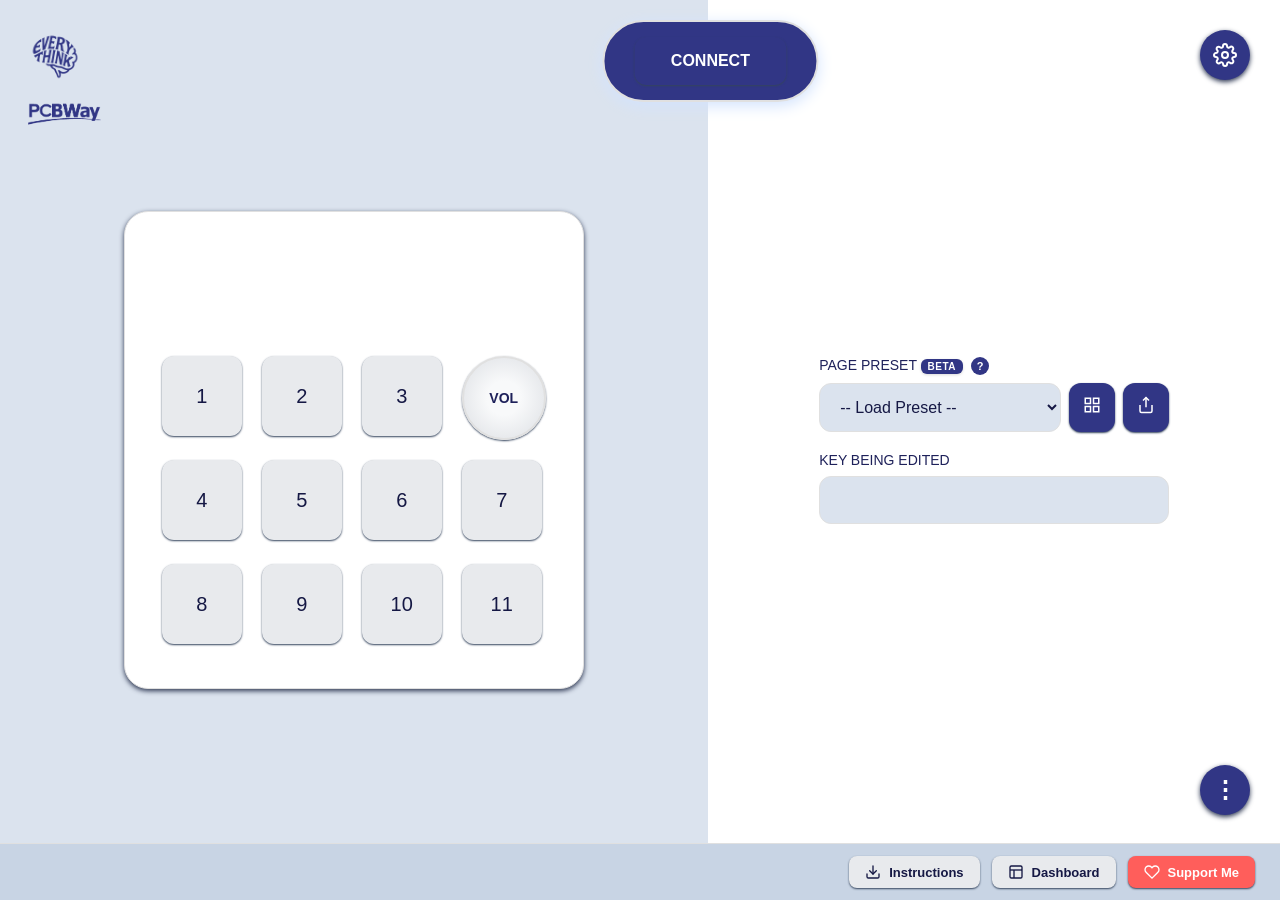
==== index.html @ 147b07bb "Update index.html" ====
<!DOCTYPE html>
<html lang="en">
    <head>
        <meta charset="UTF-8">
        <meta name="viewport" content="width=device-width, initial-scale=1.0">
        <title>FluxPad Configurator</title>
        <link rel="icon" type="image/png" href="logo fluxpad.png">
        <link rel="stylesheet" href="style nuovo.css">
    </head>

    <body id="app-body">
        <div id="banner">
            <button class="primary-button" style="width: auto; padding: 15px 36px;" onclick="connectSerial()">CONNECT</button>
        </div>
        
        <div class="main-container">
            <!-- LEFT PANEL: HARDWARE DEVICE PREVIEW -->
            <div class="left-panel">
                
                <!-- BRANDING LOGOS CONTAINER (Dynamic Color via CSS Masks) -->
                <div class="top-left-branding">
                    <a href="https://www.kickstarter.com/projects/everythink/fluxpad-ultra-affordable-mechanical-macro-pad" target="_blank" class="brand-link" title="Back FluxPad on Kickstarter">
                        <div class="brand-logo dynamic-logo" style="-webkit-mask-image: url('logo_everythink.png'); mask-image: url('logo_everythink.png');"></div>
                    </a>
                    <a href="https://pcbway.com/g/9bH4DF" target="_blank" class="sponsor-link" title="Sponsored by PCBWay">
                        <div class="sponsor-logo dynamic-logo" style="-webkit-mask-image: url('pcbway_logo.png'); mask-image: url('pcbway_logo.png');"></div>
                    </a>
                </div>

                <div class="hardware-wrapper">
                    <!-- DYNAMIC BLUETOOTH MODULE ADD-ON -->
                    <div id="bt-module" class="bt-module">
                        <svg width="20" height="20" viewBox="0 0 24 24" fill="none" stroke="currentColor" stroke-width="2.5" stroke-linecap="round" stroke-linejoin="round"><path d="M6.5 6.5l11 11L12 23V1l5.5 5.5-11 11"/></svg>
                        <span>BLE Module</span>
                    </div>

                    <!-- MAIN DEVICE -->
                    <div class="device">
                        <div class="grid" id="grid">
                            <div></div><div></div><div></div><div></div>

                            <button class="key" onclick="selectKey(0, this)">1</button>
                            <button class="key" onclick="selectKey(1, this)">2</button>
                            <button class="key" onclick="selectKey(2, this)">3</button>
                            <div class="knob" id="knob-btn" onclick="selectKey(11, this)">VOL</div>

                            <button class="key" onclick="selectKey(3, this)">4</button>
                            <button class="key" onclick="selectKey(4, this)">5</button>
                            <button class="key" onclick="selectKey(5, this)">6</button>
                            <button class="key" onclick="selectKey(6, this)">7</button>

                            <button class="key" onclick="selectKey(7, this)">8</button>
                            <button class="key" onclick="selectKey(8, this)">9</button>
                            <button class="key" onclick="selectKey(9, this)">10</button>
                            <button class="key" onclick="selectKey(10, this)">11</button>
                        </div>
                        
                        <div class="pagination" id="pagination-dots" style="display: none;">
                            <span class="dot active" onclick="setPage(0)"></span>
                            <span class="dot" onclick="setPage(1)"></span>
                            <span class="dot" onclick="setPage(2)"></span>
                            <span class="dot" onclick="setPage(3)"></span>
                            <span class="dot" onclick="setPage(4)"></span>
                            <span class="dot" onclick="setPage(5)"></span>
                            <span class="dot" onclick="setPage(6)"></span>
                            <span class="dot" onclick="setPage(7)"></span>
                            <span class="dot" onclick="setPage(8)"></span>
                        </div>
                    </div>
                </div>
            </div>

            <!-- RIGHT PANEL: CONTROLS & SETTINGS -->
            <div class="right-panel">

                <!-- TOP GEAR: Global Settings -->
                <div class="settings-fab top-fab" onclick="toggleTopMenu()">
                    <svg width="24" height="24" viewBox="0 0 24 24" fill="none" stroke="currentColor" stroke-width="2" stroke-linecap="round" stroke-linejoin="round"><circle cx="12" cy="12" r="3"></circle><path d="M19.4 15a1.65 1.65 0 0 0 .33 1.82l.06.06a2 2 0 0 1 0 2.83 2 2 0 0 1-2.83 0l-.06-.06a1.65 1.65 0 0 0-1.82-.33 1.65 1.65 0 0 0-1 1.51V21a2 2 0 0 1-2 2 2 2 0 0 1-2-2v-.09A1.65 1.65 0 0 0 9 19.4a1.65 1.65 0 0 0-1.82.33l-.06.06a2 2 0 0 1-2.83 0 2 2 0 0 1 0-2.83l.06-.06a1.65 1.65 0 0 0 .33-1.82 1.65 1.65 0 0 0-1.51-1H3a2 2 0 0 1-2-2 2 2 0 0 1 2-2h.09A1.65 1.65 0 0 0 4.6 9a1.65 1.65 0 0 0-.33-1.82l-.06-.06a2 2 0 0 1 0-2.83 2 2 0 0 1 2.83 0l.06.06a1.65 1.65 0 0 0 1.82.33H9a1.65 1.65 0 0 0 1-1.51V3a2 2 0 0 1 2-2 2 2 0 0 1 2 2v.09a1.65 1.65 0 0 0 1 1.51 1.65 1.65 0 0 0 1.82-.33l.06-.06a2 2 0 0 1 2.83 0 2 2 0 0 1 0 2.83l-.06.06a1.65 1.65 0 0 0-.33 1.82V9a1.65 1.65 0 0 0 1.51 1H21a2 2 0 0 1 2 2 2 2 0 0 1-2 2h-.09a1.65 1.65 0 0 0-1.51 1z"></path></svg>
                </div>
                
                <div id="top-settings-panel" class="settings-panel top-panel">
                    <div class="slider-control" style="padding: 0 15px;">
                        <div class="label-with-help" style="margin-bottom: 5px;">
                            <label style="margin:0;">Debounce Time <span id="debounce-val">10ms</span></label>
                            <span class="help-tooltip" data-tooltip="Switch debounce time. Increase this value if you notice accidental double clicks when pressing a key once.">?</span>
                        </div>
                        <input type="range" id="global-debounce" min="1" max="20" step="1" value="10" onchange="updateGlobalSettings()" oninput="document.getElementById('debounce-val').innerText = this.value + 'ms'">
                    </div>
                    <div class="slider-control" style="padding: 0 15px; margin-bottom: 5px; margin-top: 15px;">
                        <div class="label-with-help" style="margin-bottom: 5px;">
                            <label style="margin:0;">Encoder Multiplier <span id="enc-mult-val">x1</span></label>
                            <span class="help-tooltip" data-tooltip="Multiplies encoder steps. E.g., setting it to x5 sends 5 Volume or Scroll commands per single physical click of the knob.">?</span>
                        </div>
                        <input type="range" id="global-enc-mult" min="1" max="10" step="1" value="1" onchange="updateGlobalSettings()" oninput="document.getElementById('enc-mult-val').innerText = 'x' + this.value">
                    </div>
                </div>

                <!-- BOTTOM 3-DOTS: Device Features -->
                <div class="settings-fab" onclick="toggleBottomMenu()">&#8942;</div>

                <div id="bottom-settings-panel" class="settings-panel">
                    <!-- Switch Lock / Stealth Mode -->
                    <div class="feature-header" style="margin-bottom: 0; padding: 10px 15px; width: 100%;">
                        <div class="label-with-help">
                            <span class="toggle-label">Lock / Stealth Mode</span>
                            <span class="help-tooltip" data-tooltip="When enabled, you can hold Key 1 (Top-Left) and Key 11 (Bottom-Right) together for 2 seconds to temporarily lock the pad.">?</span>
                        </div>
                        <label class="switch">
                            <input type="checkbox" id="lock-toggle" onchange="toggleLockMode()" checked>
                            <span class="slider round"></span>
                        </label>
                    </div>

                    <!-- Switch Multi-Page -->
                    <div class="feature-header" style="margin-bottom: 0; padding: 10px 15px; width: 100%;">
                        <div class="label-with-help">
                            <span class="toggle-label">Enable Multi-Page</span>
                            <span class="help-tooltip" data-tooltip="Divides the device into 9 different virtual pages. You can change the active page by pressing and holding the knob while rotating it.">?</span>
                        </div>
                        <label class="switch">
                            <input type="checkbox" id="feature-toggle" onchange="toggleFeature()">
                            <span class="slider round"></span>
                        </label>
                    </div>
                    
                    <!-- Switch Auto-Repeat -->
                    <div class="feature-header" style="margin-bottom: 0; padding: 10px 15px; width: 100%;">
                        <div class="label-with-help">
                            <span class="toggle-label">Auto-Repeat</span>
                            <span class="help-tooltip" data-tooltip="Press Key 1 three times consecutively to arm. The next pressed key will be repeated infinitely until you press any key again.">?</span>
                        </div>
                        <label class="switch">
                            <input type="checkbox" id="autorepeat-toggle" onchange="toggleAutoRepeat()">
                            <span class="slider round"></span>
                        </label>
                    </div>

                    <div id="autorepeat-configs" style="display: none; flex-direction: column; gap: 15px; padding: 5px 15px;">
                        <div class="slider-control">
                            <label>Auto-R. Delay <span id="ar-delay-val">500ms</span></label>
                            <input type="range" id="ar-delay" min="100" max="2000" step="50" value="500" oninput="updateAutoRepeatConfig()">
                        </div>
                        <div class="slider-control">
                            <label>Auto-R. Speed <span id="ar-speed-val">50ms</span></label>
                            <input type="range" id="ar-speed" min="10" max="500" step="10" value="50" oninput="updateAutoRepeatConfig()">
                        </div>
                    </div>

                    <hr style="width: 100%; border: 0; border-top: 1px solid var(--border-color); margin: 5px 0;">

                    <!-- Switch Jiggler -->
                    <div class="feature-header" style="margin-bottom: 0; padding: 10px 15px; width: 100%;">
                        <div class="label-with-help">
                            <span class="toggle-label">Anti-Sleep Jiggler</span>
                            <span class="help-tooltip" data-tooltip="Sends an invisible mouse movement at set intervals to prevent your PC from sleeping or showing an 'Away' status.">?</span>
                        </div>
                        <label class="switch">
                            <input type="checkbox" id="jiggler-toggle" onchange="toggleJiggler()">
                            <span class="slider round"></span>
                        </label>
                    </div>

                    <div id="jiggler-configs" style="display: none; flex-direction: column; gap: 15px; padding: 5px 15px;">
                        <div class="slider-control">
                            <label>Jiggle Interval <span id="jiggler-val">5 min</span></label>
                            <input type="range" id="jiggler-interval" min="1" max="15" step="1" value="5" onchange="updateJigglerConfig()" oninput="document.getElementById('jiggler-val').innerText = this.value + ' min'">
                        </div>
                    </div>
                </div>

                <!-- PRESET SELECTOR & SHARE BUTTON -->
                <div class="controls-group" id="preset-group">
                    <div class="label-with-help">
                        <label style="margin:0;">PAGE PRESET <span class="beta-badge">BETA</span></label>
                        <span class="help-tooltip" data-tooltip="Load pre-configured shortcut maps or share your layout with the community.">?</span>
                    </div>
                    <div style="display: flex; gap: 8px; margin-top: 8px;">
                        <select id="preset-select" onchange="onPresetSelected(this.value)" style="flex: 1;">
                            <option value="">-- Load Preset --</option>
                        </select>
                        <button class="primary-button" style="width: auto; padding: 0 14px;" onclick="openCommunityModal()" title="Explore Presets">
                            <svg width="18" height="18" viewBox="0 0 24 24" fill="none" stroke="currentColor" stroke-width="2"><rect x="3" y="3" width="7" height="7"></rect><rect x="14" y="3" width="7" height="7"></rect><rect x="14" y="14" width="7" height="7"></rect><rect x="3" y="14" width="7" height="7"></rect></svg>
                        </button>
                        <button class="primary-button" style="width: auto; padding: 0 14px;" onclick="openShareModal()" title="Share Current Layout">
                            <svg width="18" height="18" viewBox="0 0 24 24" fill="none" stroke="currentColor" stroke-width="2"><path d="M4 12v8a2 2 0 0 0 2 2h12a2 2 0 0 0 2-2v-8"></path><polyline points="16 6 12 2 8 6"></polyline><line x1="12" y1="2" x2="12" y2="15"></line></svg>
                        </button>
                    </div>
                </div>

                <!-- Page Color Picker -->
                <div class="controls-group" id="color-picker-group" style="display: none;">
                    <label>PAGE LED COLOR</label>
                    <input type="color" id="page-color" value="#3B82F6" onchange="savePageColor()">
                </div>

                <!-- Key Being Edited -->
                <div class="controls-group">
                    <label>KEY BEING EDITED</label>
                    <input type="text" id="display-selected-key" style="text-align: center; font-weight: bold; color: var(--primary-blue);" readonly>
                </div>

                <!-- KEY ACTION CONFIGURATION WRAPPER -->
                <div id="action-settings-container" style="display: none; position: relative; width: 100%; max-width: 350px;">
                    
                    <div style="display: flex; justify-content: space-between; align-items: center; margin-bottom: 12px; padding-bottom: 8px; border-bottom: 1px solid var(--border-color);">
                        <label style="margin:0; color: var(--primary-blue); font-weight: bold;">KEY CONFIGURATION</label>
                        <div class="mini-settings-fab" onclick="toggleKeySettings()">
                            <svg width="18" height="18" viewBox="0 0 24 24" fill="none" stroke="currentColor" stroke-width="2" stroke-linecap="round" stroke-linejoin="round"><circle cx="12" cy="12" r="3"></circle><path d="M19.4 15a1.65 1.65 0 0 0 .33 1.82l.06.06a2 2 0 0 1 0 2.83 2 2 0 0 1-2.83 0l-.06-.06a1.65 1.65 0 0 0-1.82-.33 1.65 1.65 0 0 0-1 1.51V21a2 2 0 0 1-2 2 2 2 0 0 1-2-2v-.09A1.65 1.65 0 0 0 9 19.4a1.65 1.65 0 0 0-1.82.33l-.06.06a2 2 0 0 1-2.83 0 2 2 0 0 1 0-2.83l.06-.06a1.65 1.65 0 0 0 .33-1.82 1.65 1.65 0 0 0-1.51-1H3a2 2 0 0 1-2-2 2 2 0 0 1 2-2h.09A1.65 1.65 0 0 0 4.6 9a1.65 1.65 0 0 0-.33-1.82l-.06-.06a2 2 0 0 1 0-2.83 2 2 0 0 1 2.83 0l.06.06a1.65 1.65 0 0 0 1.82.33H9a1.65 1.65 0 0 0 1-1.51V3a2 2 0 0 1 2-2 2 2 0 0 1 2 2v.09a1.65 1.65 0 0 0 1 1.51 1.65 1.65 0 0 0 1.82-.33l.06-.06a2 2 0 0 1 2.83 0 2 2 0 0 1 0 2.83l-.06.06a1.65 1.65 0 0 0-.33 1.82V9a1.65 1.65 0 0 0 1.51 1H21a2 2 0 0 1 2 2 2 2 0 0 1-2 2h-.09a1.65 1.65 0 0 0-1.51 1z"></path></svg>
                        </div>
                    </div>

                    <!-- MINIPANEL (Key Mode Selection) -->
                    <div id="key-settings-panel" class="settings-panel mini-panel" style="display: none;">
                        <div style="background: var(--button-background); padding: 15px; border-radius: 12px; border: 1px solid var(--border-color);">
                            <div class="controls-group" style="margin-bottom: 0; width: 100%;">
                                <div class="label-with-help">
                                    <label style="margin:0;">KEY MODE</label>
                                    <span class="help-tooltip" data-tooltip="Choose the behavior of the key.">?</span>
                                </div>
                                <select id="key-mode" onchange="switchKeyMode()" style="margin-top: 8px;">
                                    <option value="0">Standard (Single Action)</option>
                                    <option value="7">Text String (Insert Full Text)</option>
                                    <option value="1">Tap-Dance (1 Click, 2 Clicks, Hold)</option>
                                    <option value="2">Burst / Rapid Fire</option>
                                    <option value="3">Axis Swap: Vertical Scroll</option>
                                    <option value="4">Axis Swap: Horizontal Scroll</option>
                                    <option value="5">Toggle Numpad</option>
                                    <option value="6">TOTP (2FA Code Generator via ESP32)</option>
                                    <option value="8">Mouse Left Click</option>
                                    <option value="9">Mouse Right Click</option>
                                </select>
                            </div>
                        </div>
                    </div>

                    <!-- PANELS 0, 2 & 7: STANDARD / BURST / TEXT -->
                    <div id="panel-standard" style="display: none; width: 100%;">
                        <div class="controls-group" id="shortcut-group">
                            <label>BASE SHORTCUT</label>
                            <input type="text" id="input-shortcut" class="capture-shortcut" readonly placeholder="Press a combination...">
                        </div>
                        <div class="controls-group" id="string-group" style="display: none;">
                            <label>TEXT TO INSERT</label>
                            <input type="text" id="input-string" placeholder="Type text here...">
                        </div>
                    </div>

                    <!-- PANEL BURST PARAMS -->
                    <div id="panel-burst-params" style="display: none; width: 100%;">
                        <div style="display: flex; gap: 15px; margin-bottom: 20px;">
                            <div class="slider-control" style="flex: 1;">
                                <label>Shots</label>
                                <input type="number" id="burst-count" min="2" max="50" value="5" style="padding: 10px; width: 100%;">
                            </div>
                            <div class="slider-control" style="flex: 1;">
                                <label>Delay (ms)</label>
                                <input type="number" id="burst-speed" min="10" max="500" value="50" style="padding: 10px; width: 100%;">
                            </div>
                        </div>
                    </div>

                    <!-- PANEL 1: TAP-DANCE -->
                    <div id="panel-tapdance" style="display: none; width: 100%;">
                        <p style="font-size: 12px; color: var(--secondary-text); margin-top: 0;">Click inside the field and press the keys to record.</p>
                        <div class="controls-group" style="margin-bottom: 15px;">
                            <label>1 CLICK SHORTCUT</label>
                            <input type="text" id="td-single" class="capture-shortcut" readonly placeholder="Single Click...">
                        </div>
                        <div class="controls-group" style="margin-bottom: 15px;">
                            <label>2 CLICKS SHORTCUT</label>
                            <input type="text" id="td-double" class="capture-shortcut" readonly placeholder="Double Click...">
                        </div>
                        <div class="controls-group" style="margin-bottom: 20px;">
                            <label>HOLD SHORTCUT</label>
                            <input type="text" id="td-hold" class="capture-shortcut" readonly placeholder="Long Press...">
                        </div>
                    </div>

                    <!-- PANEL 3/4: SWAP AXIS INFO -->
                    <div id="panel-axis" style="display: none; width: 100%; margin-bottom: 20px;">
                        <div style="padding: 15px; background: var(--panels-background); border-radius: 12px; font-size: 13px; color: var(--secondary-text); border: 1px solid var(--border-color); line-height: 1.4;">
                            <strong>Info:</strong> While holding this physical key, the encoder knob will act as a mouse scroll wheel.
                        </div>
                    </div>

                    <!-- PANEL 5: NUMPAD INFO -->
                    <div id="panel-numpad" style="display: none; width: 100%; margin-bottom: 20px;">
                        <div style="padding: 15px; background: var(--panels-background); border-radius: 12px; font-size: 13px; color: var(--secondary-text); border: 1px solid var(--border-color); line-height: 1.4;">
                            <strong>Info:</strong> Pressing this key activates a standard Numpad mode. The Numpad remains active until you press the <i>Exit</i> key to return to normal.<br><br>
                            <strong>Key Layout Mapping:</strong>
                            <div style="display: grid; grid-template-columns: repeat(4, 1fr); gap: 6px; margin-top: 10px; text-align: center; font-weight: bold; color: var(--text-color);">
                                <div style="background: var(--button-background); padding: 8px; border-radius: 6px; box-shadow: var(--light-shadow);">7</div>
                                <div style="background: var(--button-background); padding: 8px; border-radius: 6px; box-shadow: var(--light-shadow);">8</div>
                                <div style="background: var(--button-background); padding: 8px; border-radius: 6px; box-shadow: var(--light-shadow);">9</div>
                                <div style="background: transparent;"></div>
                                <div style="background: var(--button-background); padding: 8px; border-radius: 6px; box-shadow: var(--light-shadow);">4</div>
                                <div style="background: var(--button-background); padding: 8px; border-radius: 6px; box-shadow: var(--light-shadow);">5</div>
                                <div style="background: var(--button-background); padding: 8px; border-radius: 6px; box-shadow: var(--light-shadow);">6</div>
                                <div style="background: #e57373; color: white; padding: 8px; border-radius: 6px; box-shadow: var(--light-shadow); font-size: 12px; display: flex; align-items: center; justify-content: center;" title="Exit Numpad Mode">Exit</div>
                                <div style="background: var(--button-background); padding: 8px; border-radius: 6px; box-shadow: var(--light-shadow);">1</div>
                                <div style="background: var(--button-background); padding: 8px; border-radius: 6px; box-shadow: var(--light-shadow);">2</div>
                                <div style="background: var(--button-background); padding: 8px; border-radius: 6px; box-shadow: var(--light-shadow);">3</div>
                                <div style="background: var(--button-background); padding: 8px; border-radius: 6px; box-shadow: var(--light-shadow);">0</div>
                            </div>
                        </div>
                    </div>

                    <!-- PANEL 6: TOTP -->
                    <div id="panel-totp" style="display: none; width: 100%; margin-bottom: 20px;">
                        <div style="padding: 15px; background: rgba(49, 54, 133, 0.1); border-radius: 12px; font-size: 13px; color: var(--secondary-text); border: 1px solid var(--primary-blue); line-height: 1.4; margin-bottom: 15px;">
                            <strong>Note:</strong> Generating TOTP codes requires the FluxPad Bluetooth Add-on (ESP32) connected to the device.
                        </div>
                        <div class="controls-group">
                            <label>2FA SECRET KEY (Base32)</label>
                            <input type="text" id="input-totp" placeholder="e.g. JBSWY3DPEHPK3PXP">
                        </div>
                    </div>

                </div>

                <div class="controls-group" id="save-btn-group" style="display: none; margin-top: 20px;">
                    <button class="primary-button" id="button-save" onclick="saveToDevice()">APPLY TO KEY</button>
                </div>
            </div>
        </div>

        <!-- SHARE PRESET MODAL -->
        <div id="share-modal" class="modal-overlay" style="display: none;">
            <div class="modal-card">
                <div style="display:flex; justify-content:space-between; align-items:center; margin-bottom:12px;">
                    <h3 style="margin:0; color:var(--primary-blue);">Share Preset <span class="beta-badge">BETA</span></h3>
                    <span style="cursor:pointer; font-size:22px; font-weight:bold; color:var(--secondary-text);" onclick="closeShareModal()">&times;</span>
                </div>
                <p style="font-size:13px; color:var(--secondary-text); margin-top:0;">Publish your shortcut layout anonymously to the community feed.</p>
                
                <div class="controls-group" style="margin-bottom: 12px; width:100%;">
                    <label>PRESET NAME</label>
                    <input type="text" id="share-title" placeholder="e.g. Fortnite Battle Macros or Figma Workflow">
                </div>
                <div class="controls-group" style="margin-bottom: 12px; width:100%;">
                    <label>SOFTWARE / CATEGORY</label>
                    <input type="text" id="share-category" placeholder="e.g. Gaming, Video Editing, 3D, Office">
                </div>
                <div class="controls-group" style="margin-bottom: 15px; width:100%;">
                    <label>SCOPE</label>
                    <select id="share-scope">
                        <option value="current">Current Active Page Only</option>
                        <option value="all">All 9 Multi-Pages (Creates 1 post per page)</option>
                    </select>
                </div>

                <button class="primary-button" onclick="submitSharePreset()">PUBLISH TO COMMUNITY</button>
            </div>
        </div>

        <!-- COMMUNITY FEED MODAL -->
        <div id="community-modal" class="modal-overlay" style="display: none;">
            <div class="modal-card feed-modal-card">
                <div style="display:flex; justify-content:space-between; align-items:center; margin-bottom:15px;">
                    <div>
                        <h3 style="margin:0; color:var(--primary-blue);">Community Preset Feed <span class="beta-badge">BETA</span></h3>
                        <span style="font-size:12px; color:var(--secondary-text);">Explore community creations, like layouts, and copy or apply codes directly.</span>
                    </div>
                    <span style="cursor:pointer; font-size:24px; font-weight:bold; color:var(--secondary-text);" onclick="closeCommunityModal()">&times;</span>
                </div>

                <div style="display: flex; gap: 10px; margin-bottom: 15px;">
                    <input type="text" id="feed-search" placeholder="Search presets (e.g. Discord, Spotify, Gaming)..." oninput="filterCommunityFeed(this.value)" style="flex: 2;">
                    <input type="text" id="direct-code-input" placeholder="Paste Code (e.g. FP-DSC-MUTE)" style="flex: 1; text-transform: uppercase;">
                    <button class="primary-button" style="width: auto; padding: 0 18px;" onclick="importDirectCode()">IMPORT</button>
                </div>

                <div id="community-feed-grid" class="feed-grid"></div>
            </div>
        </div>

        <!-- FOOTER BAR -->
        <footer class="app-footer">
            <div class="footer-left"></div>

            <div class="footer-right">
                <!-- INSTRUCTIONS BUTTON -->
                <a href="fluxpad_instructions.pdf" download="fluxpad_instructions.pdf" class="feedback-btn" style="background-color: var(--button-background); color: var(--text-color);" title="Download Manual">
                    <svg width="16" height="16" viewBox="0 0 24 24" fill="none" stroke="currentColor" stroke-width="2" stroke-linecap="round" stroke-linejoin="round"><path d="M21 15v4a2 2 0 0 1-2 2H5a2 2 0 0 1-2-2v-4"></path><polyline points="7 10 12 15 17 10"></polyline><line x1="12" y1="15" x2="12" y2="3"></line></svg>
                    Instructions
                </a>
                
                <a href="dashboard.html" class="feedback-btn" style="background-color: var(--button-background); color: var(--text-color);">
                     <svg width="16" height="16" viewBox="0 0 24 24" fill="none" stroke="currentColor" stroke-width="2"><rect x="3" y="3" width="18" height="18" rx="2" ry="2"></rect><line x1="3" y1="9" x2="21" y2="9"></line><line x1="9" y1="21" x2="9" y2="9"></line></svg>
                     Dashboard
                </a>
                <a href="https://ko-fi.com/iltuolink" target="_blank" class="feedback-btn support-btn">
                    <svg width="16" height="16" viewBox="0 0 24 24" fill="none" stroke="currentColor" stroke-width="2"><path d="M20.84 4.61a5.5 5.5 0 0 0-7.78 0L12 5.67l-1.06-1.06a5.5 5.5 0 0 0-7.78 7.78l1.06 1.06L12 21.23l7.78-7.78 1.06-1.06a5.5 5.5 0 0 0 0-7.78z"></path></svg>
                    Support Me
                </a>
            </div>
        </footer>

        <script src="app.js"></script>
    </body>
</html>
---- style nuovo.css ----
:root {
    --main-background: #ffffff;
    --panels-background: #dbe3ee;
    --text-color: #151844;
    --secondary-text: #1e215a;
    --primary-blue: #313685;
    --hover-blue: #1c2055;
    --light-blue: #d3e3fd;
    --button-background: #e8eaed;
    --light-shadow: 0 1px 2px #34445d;
    --strong-shadow: 0 2px 5px #2e3853;
    --rounded-border: 12px;
    --border-color: #e0e0e0;
    --knob-gradient: radial-gradient(circle, #f8f9fa 30%, #e8eaed 70%);
}

body {
    font-family: Helvetica, Arial, sans-serif;
    background-color: var(--main-background);
    color: var(--text-color);
    margin: 0;
    display: flex;
    height: 100vh;
}

.main-container { 
    display: flex;
    width: 100%;
}

.left-panel {
    flex: 6;
    display: flex;
    flex-direction: column;
    justify-content: center;
    align-items: center;
    /* DYNAMIC GRADIENT BASED ON JS VARIABLE */
    background: var(--panel-bg-gradient, var(--panels-background));
    border-right: 1px solid var(--panels-background);
    position: relative;
    transition: background 0.4s ease;
}

/* --------- DYNAMIC LOGOS (MASK IMAGE TECHNIQUE) --------- */
.top-left-branding {
    position: absolute;
    top: 25px;
    left: 25px;
    display: flex;
    flex-direction: column;
    gap: 15px;
    align-items: flex-start;
    z-index: 10;
}

.brand-link, .sponsor-link {
    display: block;
    cursor: pointer;
}

.dynamic-logo {
    background-color: var(--primary-blue);
    -webkit-mask-size: contain;
    -webkit-mask-repeat: no-repeat;
    -webkit-mask-position: left center;
    mask-size: contain;
    mask-repeat: no-repeat;
    mask-position: left center;
    transition: background-color 0.4s ease, transform 0.2s ease;
}

.brand-logo { width: 120px; height: 60px; }
.sponsor-logo { width: 100px; height: 26px; }

.brand-link:hover .dynamic-logo, .sponsor-link:hover .dynamic-logo {
    transform: scale(1.03);
}

/* --------- BLUETOOTH MODULE ADD-ON --------- */
.hardware-wrapper {
    display: flex;
    flex-direction: column;
    align-items: center;
    gap: 8px; /* Gap piccolissimo per simulare l'attacco meccanico */
    width: 100%;
    max-width: 460px; /* Stessa larghezza fissa del dispositivo sotto */
}

.bt-module {
    width: 100%;
    height: 75px; 
    background-color: var(--main-background);
    border-radius: 24px;
    box-shadow: var(--strong-shadow);
    border: 1px solid var(--border-color);
    display: none; /* Controllato da JS: block o flex quando attivo */
    justify-content: center;
    align-items: center;
    gap: 8px;
    color: var(--primary-blue);
    font-weight: 800;
    font-size: 14px;
    box-sizing: border-box;
    transition: background-color 0.4s ease, color 0.4s ease;
}

/* --------- MAIN DEVICE --------- */
.device {
    background-color: var(--main-background); 
    padding: 40px; 
    border-radius: 24px;
    box-shadow: var(--strong-shadow); 
    border: 1px solid var(--border-color);
    display: flex; 
    flex-direction: column; 
    align-items: center; 
    gap: 30px; 
    width: 100%;
    box-sizing: border-box;
}

.grid {
    display: grid; grid-template-columns: repeat(4, 1fr);
    grid-template-rows: repeat(4, 1fr); gap: 20px;
}

.key {
    width: 80px; height: 80px; background-color: var(--button-background);
    border: 2px solid transparent; border-radius: var(--rounded-border);
    color: var(--text-color); font-size: 20px; font-weight: 500; cursor: pointer;
    box-shadow: var(--light-shadow); transition: all 0.3s ease;
}

.key:hover { filter: brightness(1.05); transform: translateY(-2px); border-color: var(--primary-blue); }

.key.selected {
    background-color: var(--light-blue); border-color: var(--primary-blue);
    color: var(--primary-blue); font-weight: bold;
}

.knob {
    width: 80px; height: 80px; background: var(--knob-gradient);
    border-radius: 50%; border: 2px solid var(--border-color); display: flex;
    justify-content: center; align-items: center; color: var(--secondary-text);
    font-size: 14px; font-weight: bold; text-align: center; box-shadow: var(--light-shadow);
    cursor: pointer; transition: all 0.3s ease;
}

.knob:hover { transform: translateY(-2px); border-color: var(--primary-blue); }
.knob.selected {
    background: var(--light-blue); border-color: var(--primary-blue);
    color: var(--primary-blue);
}

.right-panel {
    flex: 4;
    background-color: var(--main-background);
    padding: 50px;
    display: flex;
    flex-direction: column;
    align-items: center;
    justify-content: center;
    position: relative; 
}

/* --------- FAB E IMPOSTAZIONI GLOBALI --------- */
.settings-fab {
    position: absolute;
    bottom: 85px;
    right: 30px;
    width: 50px;
    height: 50px;
    background-color: var(--primary-blue);
    color: #fff;
    border-radius: 50%;
    display: flex;
    justify-content: center;
    align-items: center;
    font-size: 24px;
    font-weight: bold;
    cursor: pointer;
    box-shadow: var(--strong-shadow);
    transition: all 0.3s ease;
    z-index: 1000;
}

.settings-panel {
    position: absolute;
    bottom: 145px;
    right: 30px;
    background-color: var(--panels-background);
    border: 1px solid var(--border-color);
    border-radius: 16px;
    padding: 15px 0 20px 0;
    box-shadow: var(--strong-shadow);
    display: none;
    flex-direction: column;
    gap: 15px;
    z-index: 999;
    width: 320px;
}

.settings-fab:hover { transform: scale(1.1); }

.top-fab {
    top: 30px;
    bottom: auto;
}

.top-panel {
    top: 90px;
    bottom: auto;
}

.slider-control {
    display: flex;
    flex-direction: column;
    gap: 5px;
    width: 100%;
}

.slider-control label {
    display: flex;
    justify-content: space-between;
    font-size: 12px;
    margin-bottom: 2px;
}

.slider-control input[type="range"] {
    width: 100%;
    accent-color: var(--primary-blue);
}

/* --------- MINI-GEAR --------- */
.mini-settings-fab {
    width: 32px;
    height: 32px;
    background-color: var(--panels-background);
    border: 1px solid var(--border-color);
    border-radius: 8px;
    display: flex;
    justify-content: center;
    align-items: center;
    cursor: pointer;
    box-shadow: var(--light-shadow);
    transition: all 0.3s ease;
    color: var(--primary-blue);
}

.mini-settings-fab:hover {
    border-color: var(--primary-blue);
    transform: scale(1.05);
}

.mini-panel {
    position: absolute;
    top: 45px;
    right: 0;
    left: auto;
    width: 100%;
    max-width: 350px;
    z-index: 1001;
    padding: 20px;
    box-sizing: border-box;
    background-color: var(--main-background);
    border: 1px solid var(--border-color);
    border-radius: 16px;
    box-shadow: 0 10px 30px rgba(0, 0, 0, 0.18);
}

/* --------- BETA BADGE (SOLID BLUE WITH WHITE TEXT) --------- */
.beta-badge {
    display: inline-block;
    background-color: var(--primary-blue);
    color: #ffffff !important;
    font-size: 10px;
    font-weight: 800;
    padding: 2px 7px;
    border-radius: 6px;
    letter-spacing: 0.5px;
    vertical-align: middle;
    box-shadow: 0 1px 3px rgba(0,0,0,0.15);
}

/* --------- TOOLTIP E OVERLAY --------- */
.label-with-help { display: flex; align-items: center; gap: 8px; }

.help-tooltip {
    display: inline-flex;
    align-items: center;
    justify-content: center;
    width: 18px;
    height: 18px;
    border-radius: 50%;
    background-color: var(--primary-blue);
    color: #ffffff;
    font-size: 11px;
    font-weight: bold;
    cursor: help;
    position: relative;
    transition: all 0.2s ease;
}

.help-tooltip:hover { transform: scale(1.15); }

.help-tooltip::after {
    content: attr(data-tooltip);
    position: absolute; bottom: 125%; left: 50%; transform: translateX(-50%);
    background-color: var(--text-color); color: var(--main-background);
    padding: 10px 14px; border-radius: 8px; font-size: 12px; font-weight: normal;
    white-space: normal; width: 230px; text-align: center;
    box-shadow: 0 4px 12px rgba(0,0,0,0.3); opacity: 0; pointer-events: none;
    transition: opacity 0.3s ease, transform 0.3s ease; z-index: 2000;
}

.help-tooltip:hover::after {
    opacity: 1; transform: translateX(-50%) translateY(-4px);
}

/* --------- INPUTS E MENU --------- */
.controls-group { width: 100%; max-width: 350px; margin-bottom: 20px; }

label { 
    display: block; margin-bottom: 8px; color: var(--secondary-text); 
    font-size: 14px; font-weight: 500; transition: color 0.4s;
}

input[type="text"], input[type="number"], select {
    width: 100%; padding: 14px 16px; background: var(--panels-background);
    border: 1px solid var(--border-color); border-radius: 12px; 
    color: var(--text-color); font-size: 16px; outline: none; 
    box-sizing: border-box; transition: all 0.3s;
}

input[type="text"]:focus, input[type="number"]:focus, select:focus { 
    border-color: var(--primary-blue); background: var(--main-background);
    box-shadow: 0 0 8px var(--light-blue);
}

.capture-shortcut { cursor: pointer; text-align: center; font-weight: bold;}
.capture-shortcut:focus { background-color: var(--light-blue) !important; color: var(--primary-blue); }

input[type="color"] {
    width: 100%; height: 50px; padding: 4px; background: var(--panels-background);
    border: 1px solid var(--border-color); border-radius: 12px; cursor: pointer; transition: all 0.3s;
}

.primary-button {
    padding: 16px; background: var(--primary-blue); color: #ffffff; 
    border: none; border-radius: 12px; font-size: 16px; font-weight: bold;
    box-shadow: var(--light-shadow); width: 100%; cursor: pointer; transition: all 0.3s;
}

.primary-button:hover { background: var(--hover-blue); transform: translateY(-2px); }
.primary-button:disabled { 
    background: var(--button-background); color: var(--secondary-text);
    cursor: not-allowed; box-shadow: none; transform: none;
}

#banner {
    position: absolute; top: 20px; left: 55.5%; transform: translateX(-50%);
    background: var(--primary-blue); padding: 15px 30px; border-radius: 50px;
    border: 2px solid var(--border-color); box-shadow: 0 4px 15px var(--light-blue);
    z-index: 100; display: flex; gap: 20px; align-items: center;
}

.feature-header {
    display: flex; justify-content: space-between; align-items: center; 
    width: 100%; padding: 15px 20px; background: var(--panels-background); 
    border-radius: 12px; border: 1px solid var(--border-color); box-sizing: border-box;
    box-shadow: var(--light-shadow);
}

.toggle-label { font-weight: bold; color: var(--text-color); }
.switch { position: relative; display: inline-block; width: 46px; height: 24px; }
.switch input { opacity: 0; width: 0; height: 0; }
.slider { position: absolute; cursor: pointer; top: 0; left: 0; right: 0; bottom: 0; background-color: #ccc; transition: .4s; border-radius: 24px; }
.slider:before { position: absolute; content: ""; height: 16px; width: 16px; left: 4px; bottom: 4px; background-color: white; transition: .4s; border-radius: 50%; }
input:checked + .slider { background-color: var(--primary-blue); box-shadow: 0 0 8px var(--light-blue); }
input:checked + .slider:before { transform: translateX(22px); }

.pagination { display: flex; justify-content: center; gap: 8px; margin-top: 20px; }
.dot { height: 8px; width: 8px; background-color: var(--secondary-text); border-radius: 50%; display: inline-block; transition: all 0.3s; cursor: pointer; }
.dot.active { width: 20px; background-color: var(--primary-blue); border-radius: 4px; }

#bottom-settings-panel {
    gap: 0;
    padding: 10px 0; 
}

#bottom-settings-panel .feature-header {
    border-radius: 0; 
    border: none;
    border-bottom: 1px solid var(--border-color);
    box-shadow: none; 
    background: transparent; 
}

#bottom-settings-panel .feature-header:last-of-type {
    border-bottom: none;
}

/* --------- FOOTER & BOTTOM ACTIONS --------- */
.app-footer {
    position: fixed;
    bottom: 0;
    left: 0;
    width: 100%;
    background-color: #c8d4e4;
    border-top: 1px solid var(--border-color);
    padding: 12px 25px;
    display: flex;
    justify-content: space-between;
    align-items: center;
    box-sizing: border-box;
    font-size: 13px;
    font-weight: 500;
    z-index: 1000;
}

.footer-left, .footer-right {
    display: flex;
    align-items: center;
    gap: 12px;
}

.feedback-btn {
    display: flex;
    align-items: center;
    gap: 8px;
    background-color: var(--primary-blue);
    color: #ffffff;
    text-decoration: none;
    padding: 8px 16px;
    border-radius: 8px;
    font-weight: bold;
    font-size: 13px;
    box-shadow: var(--light-shadow);
    border: none;
    cursor: pointer;
    transition: all 0.3s ease;
}

.feedback-btn:hover {
    filter: brightness(1.1);
    transform: translateY(-2px);
}

/* SUPPORT ME BUTTON - FORZATO ROSSO */
.support-btn {
    background-color: #FF5E5B !important;
    color: #ffffff !important;
}

/* --------- MODALS --------- */
.modal-overlay {
    position: fixed;
    top: 0; left: 0; width: 100%; height: 100%;
    background: rgba(18, 18, 24, 0.65);
    backdrop-filter: blur(4px);
    display: flex; justify-content: center; align-items: center;
    z-index: 9999;
}

.modal-card {
    background: var(--main-background);
    padding: 25px 30px;
    border-radius: 20px;
    width: 90%;
    max-width: 380px;
    border: 1px solid var(--border-color);
    box-shadow: var(--strong-shadow);
}

.feed-modal-card {
    max-width: 920px !important;
    width: 95% !important;
    height: 85vh;
    display: flex;
    flex-direction: column;
}

/* --------- COMMUNITY SOCIAL FEED GRID & CARDS --------- */
.feed-grid {
    display: grid;
    grid-template-columns: repeat(auto-fill, minmax(260px, 1fr));
    gap: 16px;
    overflow-y: auto;
    padding-right: 5px;
    margin-top: 10px;
    flex: 1;
}

.feed-card {
    background: var(--panels-background);
    border: 1px solid var(--border-color);
    border-radius: 16px;
    padding: 14px;
    display: flex;
    flex-direction: column;
    gap: 10px;
    transition: transform 0.2s, box-shadow 0.2s, border-color 0.2s;
}

.feed-card:hover {
    transform: translateY(-3px);
    box-shadow: var(--strong-shadow);
    border-color: var(--primary-blue);
}

.card-header {
    display: flex;
    justify-content: space-between;
    align-items: center;
}

.card-title {
    font-size: 14px;
    font-weight: bold;
    color: var(--text-color);
    white-space: nowrap;
    overflow: hidden;
    text-overflow: ellipsis;
    max-width: 170px;
}

.card-tag {
    font-size: 10px;
    background: var(--button-background);
    color: var(--secondary-text);
    padding: 3px 6px;
    border-radius: 6px;
    font-weight: 600;
}

/* MINI FLUXPAD PREVIEW */
.mini-keypad {
    background: var(--main-background);
    border-radius: 12px;
    padding: 8px;
    display: grid;
    grid-template-columns: repeat(4, 1fr);
    gap: 5px;
    border: 1px solid var(--border-color);
}

.mini-key {
    background: var(--button-background);
    border-radius: 4px;
    height: 32px;
    font-size: 9px;
    font-weight: bold;
    color: var(--text-color);
    display: flex;
    justify-content: center;
    align-items: center;
    overflow: hidden;
    text-align: center;
    border: 1px solid transparent;
}

.mini-knob {
    border-radius: 50%;
    font-size: 8px;
    border: 1px solid var(--border-color);
}

.card-footer {
    display: flex;
    gap: 8px;
    align-items: center;
    margin-top: auto;
}

.code-badge {
    background: var(--button-background);
    border: 1px solid var(--border-color);
    border-radius: 6px;
    padding: 6px 8px;
    font-family: monospace;
    font-size: 11px;
    font-weight: bold;
    color: var(--primary-blue);
    flex: 1;
    text-align: center;
    cursor: pointer;
}

.code-badge:hover { filter: brightness(0.95); }

.like-btn {
    display: flex;
    align-items: center;
    gap: 4px;
    background: var(--button-background);
    border: 1px solid var(--border-color);
    border-radius: 6px;
    padding: 6px 8px;
    font-size: 11px;
    font-weight: bold;
    color: var(--secondary-text);
    cursor: pointer;
    transition: all 0.2s;
}

.like-btn.liked {
    color: #e53935;
    background: rgba(229, 57, 53, 0.1);
    border-color: #e53935;
}
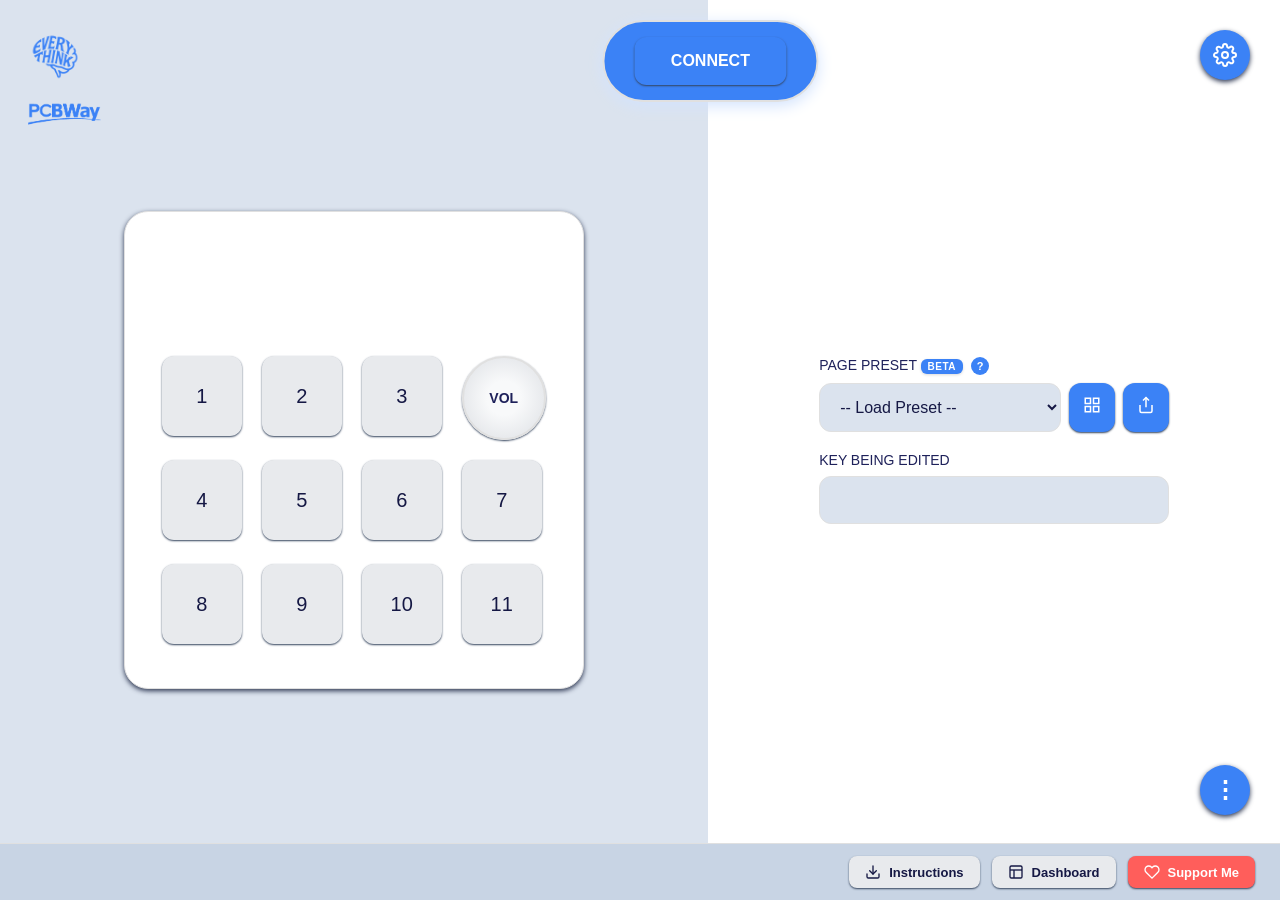
==== commit 7d46b747: "Update index.html" ====
--- a/index.html
+++ b/index.html
@@ -364,6 +364,15 @@
                     <span style="cursor:pointer; font-size:24px; font-weight:bold; color:var(--secondary-text);" onclick="closeCommunityModal()">&times;</span>
                 </div>
 
+                <!-- Da aggiungere nel blocco delle estensioni o modali -->
+<div class="extension-item">
+  <span>Integrazione Domotica (Home Assistant)</span>
+  <label class="switch">
+    <input type="checkbox" id="domotica-toggle">
+    <span class="slider round"></span>
+  </label>
+</div>
+
                 <div style="display: flex; gap: 10px; margin-bottom: 15px;">
                     <input type="text" id="feed-search" placeholder="Search presets (e.g. Discord, Spotify, Gaming)..." oninput="filterCommunityFeed(this.value)" style="flex: 2;">
                     <input type="text" id="direct-code-input" placeholder="Paste Code (e.g. FP-DSC-MUTE)" style="flex: 1; text-transform: uppercase;">
--- a/style nuovo.css
+++ b/style nuovo.css
@@ -3,7 +3,7 @@
     --panels-background: #dbe3ee;
     --text-color: #151844;
     --secondary-text: #1e215a;
-    --primary-blue: #313685;
+    --primary-blue: #3B82F6;
     --hover-blue: #1c2055;
     --light-blue: #d3e3fd;
     --button-background: #e8eaed;
@@ -81,9 +81,9 @@
     display: flex;
     flex-direction: column;
     align-items: center;
-    gap: 8px; /* Gap piccolissimo per simulare l'attacco meccanico */
-    width: 100%;
-    max-width: 460px; /* Stessa larghezza fissa del dispositivo sotto */
+    gap: 8px; /* Simulated physical connection gap */
+    width: 100%;
+    max-width: 460px; /* Same fixed width as the device below */
 }
 
 .bt-module {
@@ -93,7 +93,7 @@
     border-radius: 24px;
     box-shadow: var(--strong-shadow);
     border: 1px solid var(--border-color);
-    display: none; /* Controllato da JS: block o flex quando attivo */
+    display: none; /* Controlled by JS: flex when active */
     justify-content: center;
     align-items: center;
     gap: 8px;
@@ -161,6 +161,7 @@
     align-items: center;
     justify-content: center;
     position: relative; 
+    transition: background-color 0.4s;
 }
 
 /* --------- FAB E IMPOSTAZIONI GLOBALI --------- */
@@ -180,7 +181,7 @@
     font-weight: bold;
     cursor: pointer;
     box-shadow: var(--strong-shadow);
-    transition: all 0.3s ease;
+    transition: all 0.3s ease, background-color 0.4s;
     z-index: 1000;
 }
 
@@ -229,6 +230,7 @@
 .slider-control input[type="range"] {
     width: 100%;
     accent-color: var(--primary-blue);
+    transition: accent-color 0.4s;
 }
 
 /* --------- MINI-GEAR --------- */
@@ -268,7 +270,7 @@
     box-shadow: 0 10px 30px rgba(0, 0, 0, 0.18);
 }
 
-/* --------- BETA BADGE (SOLID BLUE WITH WHITE TEXT) --------- */
+/* --------- BETA BADGE (SOLID WHITE TEXT) --------- */
 .beta-badge {
     display: inline-block;
     background-color: var(--primary-blue);
@@ -280,6 +282,7 @@
     letter-spacing: 0.5px;
     vertical-align: middle;
     box-shadow: 0 1px 3px rgba(0,0,0,0.15);
+    transition: background-color 0.4s;
 }
 
 /* --------- TOOLTIP E OVERLAY --------- */
@@ -298,7 +301,7 @@
     font-weight: bold;
     cursor: help;
     position: relative;
-    transition: all 0.2s ease;
+    transition: all 0.4s ease;
 }
 
 .help-tooltip:hover { transform: scale(1.15); }
@@ -306,11 +309,12 @@
 .help-tooltip::after {
     content: attr(data-tooltip);
     position: absolute; bottom: 125%; left: 50%; transform: translateX(-50%);
-    background-color: var(--text-color); color: var(--main-background);
+    background-color: var(--primary-blue);
+    color: #ffffff;
     padding: 10px 14px; border-radius: 8px; font-size: 12px; font-weight: normal;
     white-space: normal; width: 230px; text-align: center;
     box-shadow: 0 4px 12px rgba(0,0,0,0.3); opacity: 0; pointer-events: none;
-    transition: opacity 0.3s ease, transform 0.3s ease; z-index: 2000;
+    transition: opacity 0.3s ease, transform 0.3s ease, background-color 0.4s; z-index: 2000;
 }
 
 .help-tooltip:hover::after {
@@ -337,6 +341,11 @@
     box-shadow: 0 0 8px var(--light-blue);
 }
 
+#display-selected-key {
+    color: var(--primary-blue) !important;
+    transition: color 0.4s;
+}
+
 .capture-shortcut { cursor: pointer; text-align: center; font-weight: bold;}
 .capture-shortcut:focus { background-color: var(--light-blue) !important; color: var(--primary-blue); }
 
@@ -348,10 +357,10 @@
 .primary-button {
     padding: 16px; background: var(--primary-blue); color: #ffffff; 
     border: none; border-radius: 12px; font-size: 16px; font-weight: bold;
-    box-shadow: var(--light-shadow); width: 100%; cursor: pointer; transition: all 0.3s;
-}
-
-.primary-button:hover { background: var(--hover-blue); transform: translateY(-2px); }
+    box-shadow: var(--light-shadow); width: 100%; cursor: pointer; transition: all 0.4s;
+}
+
+.primary-button:hover { filter: brightness(1.1); transform: translateY(-2px); }
 .primary-button:disabled { 
     background: var(--button-background); color: var(--secondary-text);
     cursor: not-allowed; box-shadow: none; transform: none;
@@ -376,12 +385,14 @@
 .switch input { opacity: 0; width: 0; height: 0; }
 .slider { position: absolute; cursor: pointer; top: 0; left: 0; right: 0; bottom: 0; background-color: #ccc; transition: .4s; border-radius: 24px; }
 .slider:before { position: absolute; content: ""; height: 16px; width: 16px; left: 4px; bottom: 4px; background-color: white; transition: .4s; border-radius: 50%; }
-input:checked + .slider { background-color: var(--primary-blue); box-shadow: 0 0 8px var(--light-blue); }
+input:checked + .slider { background-color: var(--primary-blue); box-shadow: 0 0 8px var(--light-blue); transition: background-color 0.4s; }
 input:checked + .slider:before { transform: translateX(22px); }
 
-.pagination { display: flex; justify-content: center; gap: 8px; margin-top: 20px; }
-.dot { height: 8px; width: 8px; background-color: var(--secondary-text); border-radius: 50%; display: inline-block; transition: all 0.3s; cursor: pointer; }
-.dot.active { width: 20px; background-color: var(--primary-blue); border-radius: 4px; }
+/* ENLARGED SLIDER DOTS */
+.pagination { display: flex; justify-content: center; gap: 12px; margin-top: 25px; }
+.dot { height: 12px; width: 12px; background-color: var(--secondary-text); border-radius: 50%; display: inline-block; transition: all 0.3s; cursor: pointer; opacity: 0.4; }
+.dot:hover { opacity: 0.8; transform: scale(1.1); }
+.dot.active { width: 28px; background-color: var(--primary-blue); border-radius: 6px; opacity: 1; box-shadow: 0 2px 6px rgba(0,0,0,0.2); }
 
 #bottom-settings-panel {
     gap: 0;
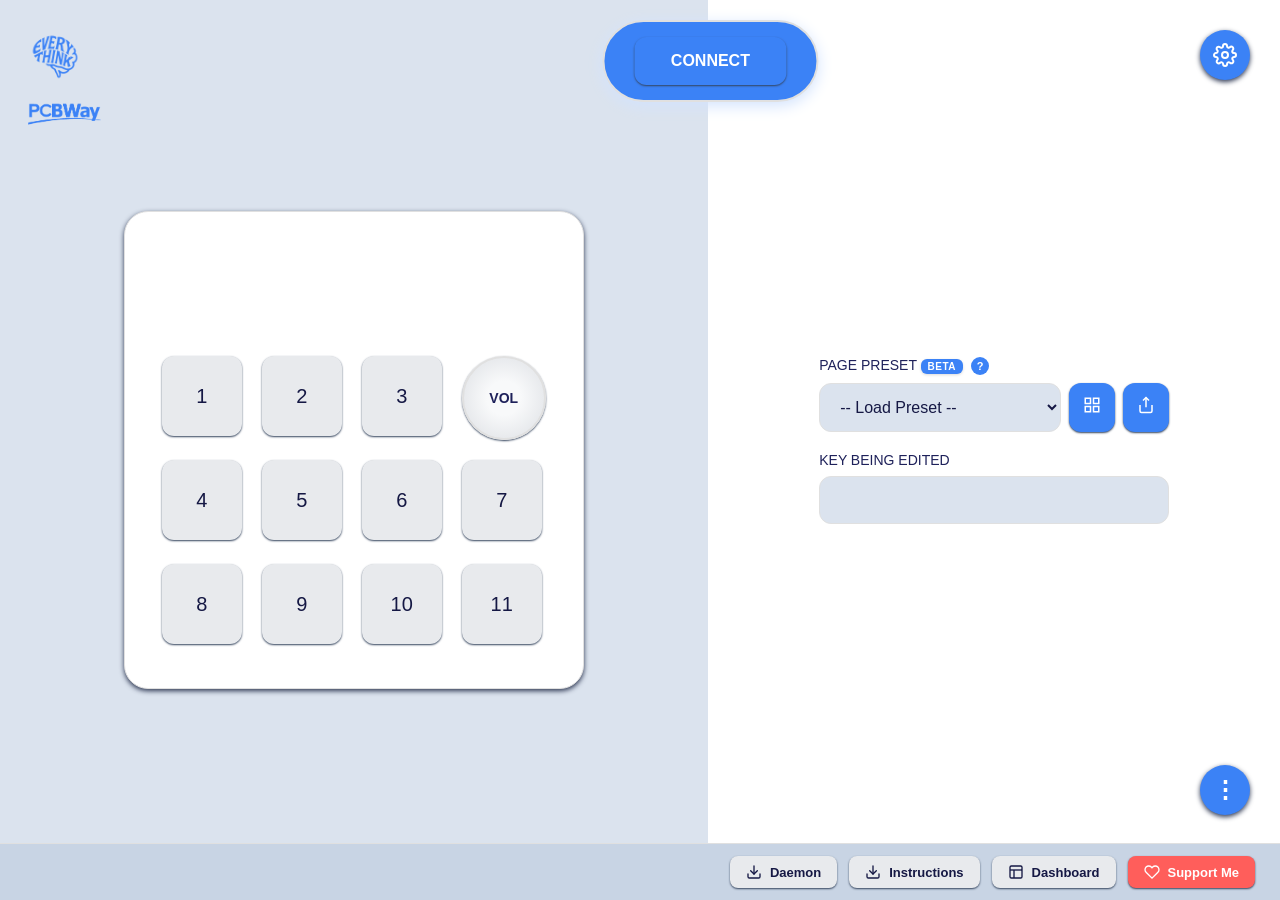
==== commit 0e43212d: "Add download link for fluxpad_daemon.py" ====
--- a/index.html
+++ b/index.html
@@ -110,6 +110,14 @@
                             <span class="slider round"></span>
                         </label>
                     </div>
+
+    <div class="extension-item">
+  <span>Home Assistant</span>
+  <label class="switch">
+    <input type="checkbox" id="domotica-toggle">
+    <span class="slider round"></span>
+  </label>
+</div>
 
                     <!-- Switch Multi-Page -->
                     <div class="feature-header" style="margin-bottom: 0; padding: 10px 15px; width: 100%;">
@@ -228,6 +236,19 @@
                                     <option value="6">TOTP (2FA Code Generator via ESP32)</option>
                                     <option value="8">Mouse Left Click</option>
                                     <option value="9">Mouse Right Click</option>
+                                    <!-- Add these to your existing <select> dropdown for key mapping -->
+<optgroup label="Smart Home (Home Assistant)">
+    <option value="255:0">Smart Home - Action 1</option>
+    <option value="255:1">Smart Home - Action 2</option>
+    <option value="255:2">Smart Home - Action 3</option>
+</optgroup>
+
+<optgroup label="Artificial Intelligence">
+    <option value="254:1">Open ChatGPT</option>
+    <option value="254:2">Open Gemini</option>
+    <option value="254:3">Open Claude</option>
+    <option value="254:4">Open Perplexity</option>
+</optgroup>
                                 </select>
                             </div>
                         </div>
@@ -364,16 +385,7 @@
                     <span style="cursor:pointer; font-size:24px; font-weight:bold; color:var(--secondary-text);" onclick="closeCommunityModal()">&times;</span>
                 </div>
 
-                <!-- Da aggiungere nel blocco delle estensioni o modali -->
-<div class="extension-item">
-  <span>Integrazione Domotica (Home Assistant)</span>
-  <label class="switch">
-    <input type="checkbox" id="domotica-toggle">
-    <span class="slider round"></span>
-  </label>
-</div>
-
-                <div style="display: flex; gap: 10px; margin-bottom: 15px;">
+                                <div style="display: flex; gap: 10px; margin-bottom: 15px;">
                     <input type="text" id="feed-search" placeholder="Search presets (e.g. Discord, Spotify, Gaming)..." oninput="filterCommunityFeed(this.value)" style="flex: 2;">
                     <input type="text" id="direct-code-input" placeholder="Paste Code (e.g. FP-DSC-MUTE)" style="flex: 1; text-transform: uppercase;">
                     <button class="primary-button" style="width: auto; padding: 0 18px;" onclick="importDirectCode()">IMPORT</button>
@@ -388,7 +400,12 @@
             <div class="footer-left"></div>
 
             <div class="footer-right">
-                <!-- INSTRUCTIONS BUTTON -->
+                <a href="fluxpad_daemon.py" download="fluxpad_daemon.py" class="feedback-btn" style="background-color: var(--button-background); color: var(--text-color);" title="Download Manual">
+                    <svg width="16" height="16" viewBox="0 0 24 24" fill="none" stroke="currentColor" stroke-width="2" stroke-linecap="round" stroke-linejoin="round"><path d="M21 15v4a2 2 0 0 1-2 2H5a2 2 0 0 1-2-2v-4"></path><polyline points="7 10 12 15 17 10"></polyline><line x1="12" y1="15" x2="12" y2="3"></line></svg>
+                    Daemon
+                </a>
+
+           
                 <a href="fluxpad_instructions.pdf" download="fluxpad_instructions.pdf" class="feedback-btn" style="background-color: var(--button-background); color: var(--text-color);" title="Download Manual">
                     <svg width="16" height="16" viewBox="0 0 24 24" fill="none" stroke="currentColor" stroke-width="2" stroke-linecap="round" stroke-linejoin="round"><path d="M21 15v4a2 2 0 0 1-2 2H5a2 2 0 0 1-2-2v-4"></path><polyline points="7 10 12 15 17 10"></polyline><line x1="12" y1="15" x2="12" y2="3"></line></svg>
                     Instructions
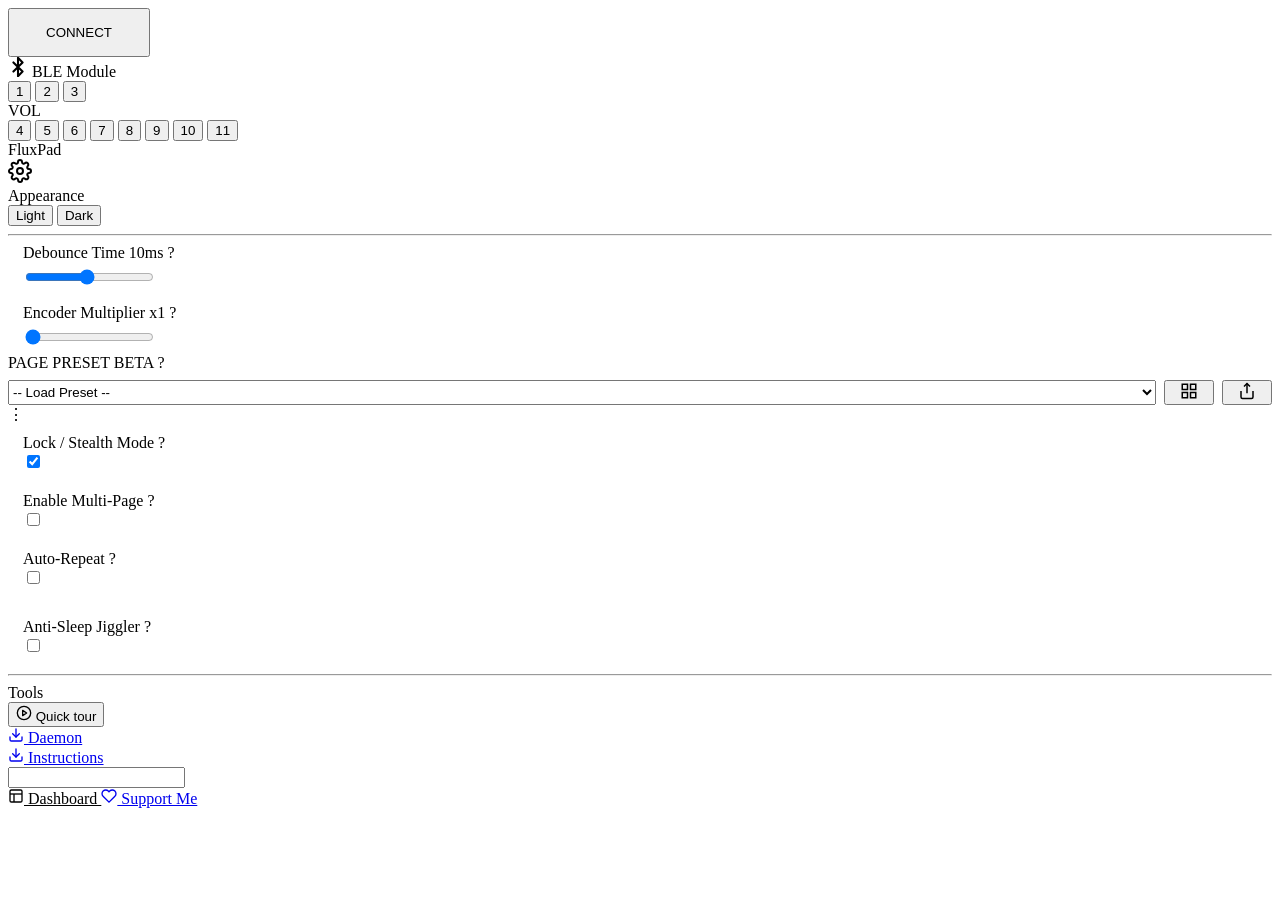
==== commit 6acdbf68: "Add files via upload" ====
--- a/index.html
+++ b/index.html
@@ -4,8 +4,14 @@
         <meta charset="UTF-8">
         <meta name="viewport" content="width=device-width, initial-scale=1.0">
         <title>FluxPad Configurator</title>
-        <link rel="icon" type="image/png" href="logo fluxpad.png">
-        <link rel="stylesheet" href="style nuovo.css">
+        <link rel="icon" type="image/png" href="../assets/logo-fluxpad.png">
+        <link rel="preconnect" href="https://fonts.googleapis.com">
+        <link rel="preconnect" href="https://fonts.gstatic.com" crossorigin>
+        <link href="https://fonts.googleapis.com/css2?family=Inter:wght@400;500;600;700;800&display=swap" rel="stylesheet">
+        <script src="theme.js"></script>
+        <link rel="stylesheet" href="style.css">
+        <link rel="stylesheet" href="logos.css">
+        <link rel="stylesheet" href="intro/intro.css">
     </head>
 
     <body id="app-body">
@@ -17,13 +23,13 @@
             <!-- LEFT PANEL: HARDWARE DEVICE PREVIEW -->
             <div class="left-panel">
                 
-                <!-- BRANDING LOGOS CONTAINER (Dynamic Color via CSS Masks) -->
+                <!-- BRAND MARKS: logo only, linked to the sites -->
                 <div class="top-left-branding">
-                    <a href="https://www.kickstarter.com/projects/everythink/fluxpad-ultra-affordable-mechanical-macro-pad" target="_blank" class="brand-link" title="Back FluxPad on Kickstarter">
-                        <div class="brand-logo dynamic-logo" style="-webkit-mask-image: url('logo_everythink.png'); mask-image: url('logo_everythink.png');"></div>
+                    <a href="https://www.kickstarter.com/projects/everythink/fluxpad-ultra-affordable-mechanical-macro-pad" target="_blank" rel="noopener" class="brand-mark" title="Everythink" aria-label="Everythink">
+                        <span class="mark mark-everythink"></span>
                     </a>
-                    <a href="https://pcbway.com/g/9bH4DF" target="_blank" class="sponsor-link" title="Sponsored by PCBWay">
-                        <div class="sponsor-logo dynamic-logo" style="-webkit-mask-image: url('pcbway_logo.png'); mask-image: url('pcbway_logo.png');"></div>
+                    <a href="https://pcbway.com/g/9bH4DF" target="_blank" rel="noopener sponsored" class="brand-mark" title="PCBWay" aria-label="PCBWay">
+                        <span class="mark mark-pcbway"></span>
                     </a>
                 </div>
 
@@ -67,11 +73,16 @@
                             <span class="dot" onclick="setPage(8)"></span>
                         </div>
                     </div>
+                    <!-- Under-glow: RGB light emitted from below, same colour as the selected page -->
+                    <div class="led-under" aria-hidden="true"></div>
                 </div>
             </div>
 
             <!-- RIGHT PANEL: CONTROLS & SETTINGS -->
             <div class="right-panel">
+                <header class="panel-head">
+                    <span class="wordmark">FluxPad</span>
+                </header>
 
                 <!-- TOP GEAR: Global Settings -->
                 <div class="settings-fab top-fab" onclick="toggleTopMenu()">
@@ -79,6 +90,14 @@
                 </div>
                 
                 <div id="top-settings-panel" class="settings-panel top-panel">
+                    <div class="menu-section">
+                        <span class="menu-title">Appearance</span>
+                        <div class="theme-switch menu-theme" role="radiogroup" aria-label="Theme">
+                            <button type="button" data-theme-option="light" role="radio" aria-checked="true" class="is-on">Light</button>
+                            <button type="button" data-theme-option="dark" role="radio" aria-checked="false">Dark</button>
+                        </div>
+                    </div>
+                    <hr class="menu-divider">
                     <div class="slider-control" style="padding: 0 15px;">
                         <div class="label-with-help" style="margin-bottom: 5px;">
                             <label style="margin:0;">Debounce Time <span id="debounce-val">10ms</span></label>
@@ -93,89 +112,7 @@
                         </div>
                         <input type="range" id="global-enc-mult" min="1" max="10" step="1" value="1" onchange="updateGlobalSettings()" oninput="document.getElementById('enc-mult-val').innerText = 'x' + this.value">
                     </div>
-                </div>
-
-                <!-- BOTTOM 3-DOTS: Device Features -->
-                <div class="settings-fab" onclick="toggleBottomMenu()">&#8942;</div>
-
-                <div id="bottom-settings-panel" class="settings-panel">
-                    <!-- Switch Lock / Stealth Mode -->
-                    <div class="feature-header" style="margin-bottom: 0; padding: 10px 15px; width: 100%;">
-                        <div class="label-with-help">
-                            <span class="toggle-label">Lock / Stealth Mode</span>
-                            <span class="help-tooltip" data-tooltip="When enabled, you can hold Key 1 (Top-Left) and Key 11 (Bottom-Right) together for 2 seconds to temporarily lock the pad.">?</span>
-                        </div>
-                        <label class="switch">
-                            <input type="checkbox" id="lock-toggle" onchange="toggleLockMode()" checked>
-                            <span class="slider round"></span>
-                        </label>
-                    </div>
-
-    <div class="extension-item">
-  <span>Home Assistant</span>
-  <label class="switch">
-    <input type="checkbox" id="domotica-toggle">
-    <span class="slider round"></span>
-  </label>
-</div>
-
-                    <!-- Switch Multi-Page -->
-                    <div class="feature-header" style="margin-bottom: 0; padding: 10px 15px; width: 100%;">
-                        <div class="label-with-help">
-                            <span class="toggle-label">Enable Multi-Page</span>
-                            <span class="help-tooltip" data-tooltip="Divides the device into 9 different virtual pages. You can change the active page by pressing and holding the knob while rotating it.">?</span>
-                        </div>
-                        <label class="switch">
-                            <input type="checkbox" id="feature-toggle" onchange="toggleFeature()">
-                            <span class="slider round"></span>
-                        </label>
-                    </div>
-                    
-                    <!-- Switch Auto-Repeat -->
-                    <div class="feature-header" style="margin-bottom: 0; padding: 10px 15px; width: 100%;">
-                        <div class="label-with-help">
-                            <span class="toggle-label">Auto-Repeat</span>
-                            <span class="help-tooltip" data-tooltip="Press Key 1 three times consecutively to arm. The next pressed key will be repeated infinitely until you press any key again.">?</span>
-                        </div>
-                        <label class="switch">
-                            <input type="checkbox" id="autorepeat-toggle" onchange="toggleAutoRepeat()">
-                            <span class="slider round"></span>
-                        </label>
-                    </div>
-
-                    <div id="autorepeat-configs" style="display: none; flex-direction: column; gap: 15px; padding: 5px 15px;">
-                        <div class="slider-control">
-                            <label>Auto-R. Delay <span id="ar-delay-val">500ms</span></label>
-                            <input type="range" id="ar-delay" min="100" max="2000" step="50" value="500" oninput="updateAutoRepeatConfig()">
-                        </div>
-                        <div class="slider-control">
-                            <label>Auto-R. Speed <span id="ar-speed-val">50ms</span></label>
-                            <input type="range" id="ar-speed" min="10" max="500" step="10" value="50" oninput="updateAutoRepeatConfig()">
-                        </div>
-                    </div>
-
-                    <hr style="width: 100%; border: 0; border-top: 1px solid var(--border-color); margin: 5px 0;">
-
-                    <!-- Switch Jiggler -->
-                    <div class="feature-header" style="margin-bottom: 0; padding: 10px 15px; width: 100%;">
-                        <div class="label-with-help">
-                            <span class="toggle-label">Anti-Sleep Jiggler</span>
-                            <span class="help-tooltip" data-tooltip="Sends an invisible mouse movement at set intervals to prevent your PC from sleeping or showing an 'Away' status.">?</span>
-                        </div>
-                        <label class="switch">
-                            <input type="checkbox" id="jiggler-toggle" onchange="toggleJiggler()">
-                            <span class="slider round"></span>
-                        </label>
-                    </div>
-
-                    <div id="jiggler-configs" style="display: none; flex-direction: column; gap: 15px; padding: 5px 15px;">
-                        <div class="slider-control">
-                            <label>Jiggle Interval <span id="jiggler-val">5 min</span></label>
-                            <input type="range" id="jiggler-interval" min="1" max="15" step="1" value="5" onchange="updateJigglerConfig()" oninput="document.getElementById('jiggler-val').innerText = this.value + ' min'">
-                        </div>
-                    </div>
-                </div>
-
+                    <div class="menu-divider"></div>
                 <!-- PRESET SELECTOR & SHARE BUTTON -->
                 <div class="controls-group" id="preset-group">
                     <div class="label-with-help">
@@ -194,17 +131,117 @@
                         </button>
                     </div>
                 </div>
-
-                <!-- Page Color Picker -->
+                </div>
+
+                <!-- BOTTOM 3-DOTS: Device Features -->
+                <div class="settings-fab" onclick="toggleBottomMenu()">&#8942;</div>
+
+                <div id="bottom-settings-panel" class="settings-panel">
+                    <!-- Switch Lock / Stealth Mode -->
+                    <div class="feature-header" style="margin-bottom: 0; padding: 10px 15px; width: 100%;">
+                        <div class="label-with-help">
+                            <span class="toggle-label">Lock / Stealth Mode</span>
+                            <span class="help-tooltip" data-tooltip="When enabled, you can hold Key 1 (Top-Left) and Key 11 (Bottom-Right) together for 2 seconds to temporarily lock the pad.">?</span>
+                        </div>
+                        <label class="switch">
+                            <input type="checkbox" id="lock-toggle" onchange="toggleLockMode()" checked>
+                            <span class="slider round"></span>
+                        </label>
+                    </div>
+
+    
+
+                    <!-- Switch Multi-Page -->
+                    <div class="feature-header" style="margin-bottom: 0; padding: 10px 15px; width: 100%;">
+                        <div class="label-with-help">
+                            <span class="toggle-label">Enable Multi-Page</span>
+                            <span class="help-tooltip" data-tooltip="Divides the device into 9 different virtual pages. You can change the active page by pressing and holding the knob while rotating it.">?</span>
+                        </div>
+                        <label class="switch">
+                            <input type="checkbox" id="feature-toggle" onchange="toggleFeature()">
+                            <span class="slider round"></span>
+                        </label>
+                    </div>
+                    
+                    <!-- Switch Auto-Repeat -->
+                    <div class="feature-header" style="margin-bottom: 0; padding: 10px 15px; width: 100%;">
+                        <div class="label-with-help">
+                            <span class="toggle-label">Auto-Repeat</span>
+                            <span class="help-tooltip" data-tooltip="Press Key 1 three times consecutively to arm. The next pressed key will be repeated infinitely until you press any key again.">?</span>
+                        </div>
+                        <label class="switch">
+                            <input type="checkbox" id="autorepeat-toggle" onchange="toggleAutoRepeat()">
+                            <span class="slider round"></span>
+                        </label>
+                    </div>
+
+                    <div id="autorepeat-configs" style="display: none; flex-direction: column; gap: 15px; padding: 5px 15px;">
+                        <div class="slider-control">
+                            <label>Auto-R. Delay <span id="ar-delay-val">500ms</span></label>
+                            <input type="range" id="ar-delay" min="100" max="2000" step="50" value="500" oninput="updateAutoRepeatConfig()">
+                        </div>
+                        <div class="slider-control">
+                            <label>Auto-R. Speed <span id="ar-speed-val">50ms</span></label>
+                            <input type="range" id="ar-speed" min="10" max="500" step="10" value="50" oninput="updateAutoRepeatConfig()">
+                        </div>
+                    </div>
+
+                    <hr style="width: 100%; border: 0; border-top: 1px solid var(--border-color); margin: 5px 0;">
+
+                    <!-- Switch Jiggler -->
+                    <div class="feature-header" style="margin-bottom: 0; padding: 10px 15px; width: 100%;">
+                        <div class="label-with-help">
+                            <span class="toggle-label">Anti-Sleep Jiggler</span>
+                            <span class="help-tooltip" data-tooltip="Sends an invisible mouse movement at set intervals to prevent your PC from sleeping or showing an 'Away' status.">?</span>
+                        </div>
+                        <label class="switch">
+                            <input type="checkbox" id="jiggler-toggle" onchange="toggleJiggler()">
+                            <span class="slider round"></span>
+                        </label>
+                    </div>
+
+                    <div id="jiggler-configs" style="display: none; flex-direction: column; gap: 15px; padding: 5px 15px;">
+                        <div class="slider-control">
+                            <label>Jiggle Interval <span id="jiggler-val">5 min</span></label>
+                            <input type="range" id="jiggler-interval" min="1" max="15" step="1" value="5" onchange="updateJigglerConfig()" oninput="document.getElementById('jiggler-val').innerText = this.value + ' min'">
+                        </div>
+                    </div>
+                    <hr class="menu-divider">
+                    <div class="menu-section">
+                        <span class="menu-title">Tools</span>
+                    <div class="menu-link-row">
+                        <button type="button" class="menu-link" onclick="FluxIntro.open()" title="Replay the quick tour">
+                    <svg width="16" height="16" viewBox="0 0 24 24" fill="none" stroke="currentColor" stroke-width="2" stroke-linecap="round" stroke-linejoin="round"><circle cx="12" cy="12" r="10"></circle><polygon points="10 8 16 12 10 16 10 8"></polygon></svg>
+                    Quick tour
+                </button>
+                    </div>
+                    <div class="menu-link-row">
+                        <a href="../daemon/fluxpad_daemon.py" download="fluxpad_daemon.py" class="menu-link" title="Download the daemon">
+                    <svg width="16" height="16" viewBox="0 0 24 24" fill="none" stroke="currentColor" stroke-width="2" stroke-linecap="round" stroke-linejoin="round"><path d="M21 15v4a2 2 0 0 1-2 2H5a2 2 0 0 1-2-2v-4"></path><polyline points="7 10 12 15 17 10"></polyline><line x1="12" y1="15" x2="12" y2="3"></line></svg>
+                    Daemon
+                </a>
+                    </div>
+                    <div class="menu-link-row">
+                        <a href="../docs/fluxpad_instructions.pdf" download="fluxpad_instructions.pdf" class="menu-link" title="Download Manual">
+                    <svg width="16" height="16" viewBox="0 0 24 24" fill="none" stroke="currentColor" stroke-width="2" stroke-linecap="round" stroke-linejoin="round"><path d="M21 15v4a2 2 0 0 1-2 2H5a2 2 0 0 1-2-2v-4"></path><polyline points="7 10 12 15 17 10"></polyline><line x1="12" y1="15" x2="12" y2="3"></line></svg>
+                    Instructions
+                </a>
+                    </div>
+                    </div>
+                </div>
+
+                <!-- Page Color Picker: swatches are generated by app.js, #page-color is the custom colour -->
                 <div class="controls-group" id="color-picker-group" style="display: none;">
                     <label>PAGE LED COLOR</label>
-                    <input type="color" id="page-color" value="#3B82F6" onchange="savePageColor()">
+                    <div class="swatch-row">
+                        <div class="swatches" id="swatches" role="radiogroup" aria-label="Preset LED colours"></div>
+                        <input type="color" id="page-color" value="#3B82F6" onchange="savePageColor()" aria-label="Custom LED colour" title="Custom colour">
+                    </div>
                 </div>
 
                 <!-- Key Being Edited -->
-                <div class="controls-group">
-                    <label>KEY BEING EDITED</label>
-                    <input type="text" id="display-selected-key" style="text-align: center; font-weight: bold; color: var(--primary-blue);" readonly>
+                <div class="controls-group key-title-group">
+                    <input type="text" id="display-selected-key" aria-label="Key being edited" readonly>
                 </div>
 
                 <!-- KEY ACTION CONFIGURATION WRAPPER -->
@@ -212,7 +249,7 @@
                     
                     <div style="display: flex; justify-content: space-between; align-items: center; margin-bottom: 12px; padding-bottom: 8px; border-bottom: 1px solid var(--border-color);">
                         <label style="margin:0; color: var(--primary-blue); font-weight: bold;">KEY CONFIGURATION</label>
-                        <div class="mini-settings-fab" onclick="toggleKeySettings()">
+                        <div class="mini-settings-fab" id="key-mode-gear" onclick="toggleKeySettings()">
                             <svg width="18" height="18" viewBox="0 0 24 24" fill="none" stroke="currentColor" stroke-width="2" stroke-linecap="round" stroke-linejoin="round"><circle cx="12" cy="12" r="3"></circle><path d="M19.4 15a1.65 1.65 0 0 0 .33 1.82l.06.06a2 2 0 0 1 0 2.83 2 2 0 0 1-2.83 0l-.06-.06a1.65 1.65 0 0 0-1.82-.33 1.65 1.65 0 0 0-1 1.51V21a2 2 0 0 1-2 2 2 2 0 0 1-2-2v-.09A1.65 1.65 0 0 0 9 19.4a1.65 1.65 0 0 0-1.82.33l-.06.06a2 2 0 0 1-2.83 0 2 2 0 0 1 0-2.83l.06-.06a1.65 1.65 0 0 0 .33-1.82 1.65 1.65 0 0 0-1.51-1H3a2 2 0 0 1-2-2 2 2 0 0 1 2-2h.09A1.65 1.65 0 0 0 4.6 9a1.65 1.65 0 0 0-.33-1.82l-.06-.06a2 2 0 0 1 0-2.83 2 2 0 0 1 2.83 0l.06.06a1.65 1.65 0 0 0 1.82.33H9a1.65 1.65 0 0 0 1-1.51V3a2 2 0 0 1 2-2 2 2 0 0 1 2 2v.09a1.65 1.65 0 0 0 1 1.51 1.65 1.65 0 0 0 1.82-.33l.06-.06a2 2 0 0 1 2.83 0 2 2 0 0 1 0 2.83l-.06.06a1.65 1.65 0 0 0-.33 1.82V9a1.65 1.65 0 0 0 1.51 1H21a2 2 0 0 1 2 2 2 2 0 0 1-2 2h-.09a1.65 1.65 0 0 0-1.51 1z"></path></svg>
                         </div>
                     </div>
@@ -400,17 +437,6 @@
             <div class="footer-left"></div>
 
             <div class="footer-right">
-                <a href="fluxpad_daemon.py" download="fluxpad_daemon.py" class="feedback-btn" style="background-color: var(--button-background); color: var(--text-color);" title="Download Manual">
-                    <svg width="16" height="16" viewBox="0 0 24 24" fill="none" stroke="currentColor" stroke-width="2" stroke-linecap="round" stroke-linejoin="round"><path d="M21 15v4a2 2 0 0 1-2 2H5a2 2 0 0 1-2-2v-4"></path><polyline points="7 10 12 15 17 10"></polyline><line x1="12" y1="15" x2="12" y2="3"></line></svg>
-                    Daemon
-                </a>
-
-           
-                <a href="fluxpad_instructions.pdf" download="fluxpad_instructions.pdf" class="feedback-btn" style="background-color: var(--button-background); color: var(--text-color);" title="Download Manual">
-                    <svg width="16" height="16" viewBox="0 0 24 24" fill="none" stroke="currentColor" stroke-width="2" stroke-linecap="round" stroke-linejoin="round"><path d="M21 15v4a2 2 0 0 1-2 2H5a2 2 0 0 1-2-2v-4"></path><polyline points="7 10 12 15 17 10"></polyline><line x1="12" y1="15" x2="12" y2="3"></line></svg>
-                    Instructions
-                </a>
-                
                 <a href="dashboard.html" class="feedback-btn" style="background-color: var(--button-background); color: var(--text-color);">
                      <svg width="16" height="16" viewBox="0 0 24 24" fill="none" stroke="currentColor" stroke-width="2"><rect x="3" y="3" width="18" height="18" rx="2" ry="2"></rect><line x1="3" y1="9" x2="21" y2="9"></line><line x1="9" y1="21" x2="9" y2="9"></line></svg>
                      Dashboard
@@ -423,5 +449,6 @@
         </footer>
 
         <script src="app.js"></script>
+        <script src="intro/intro.js"></script>
     </body>
 </html>
